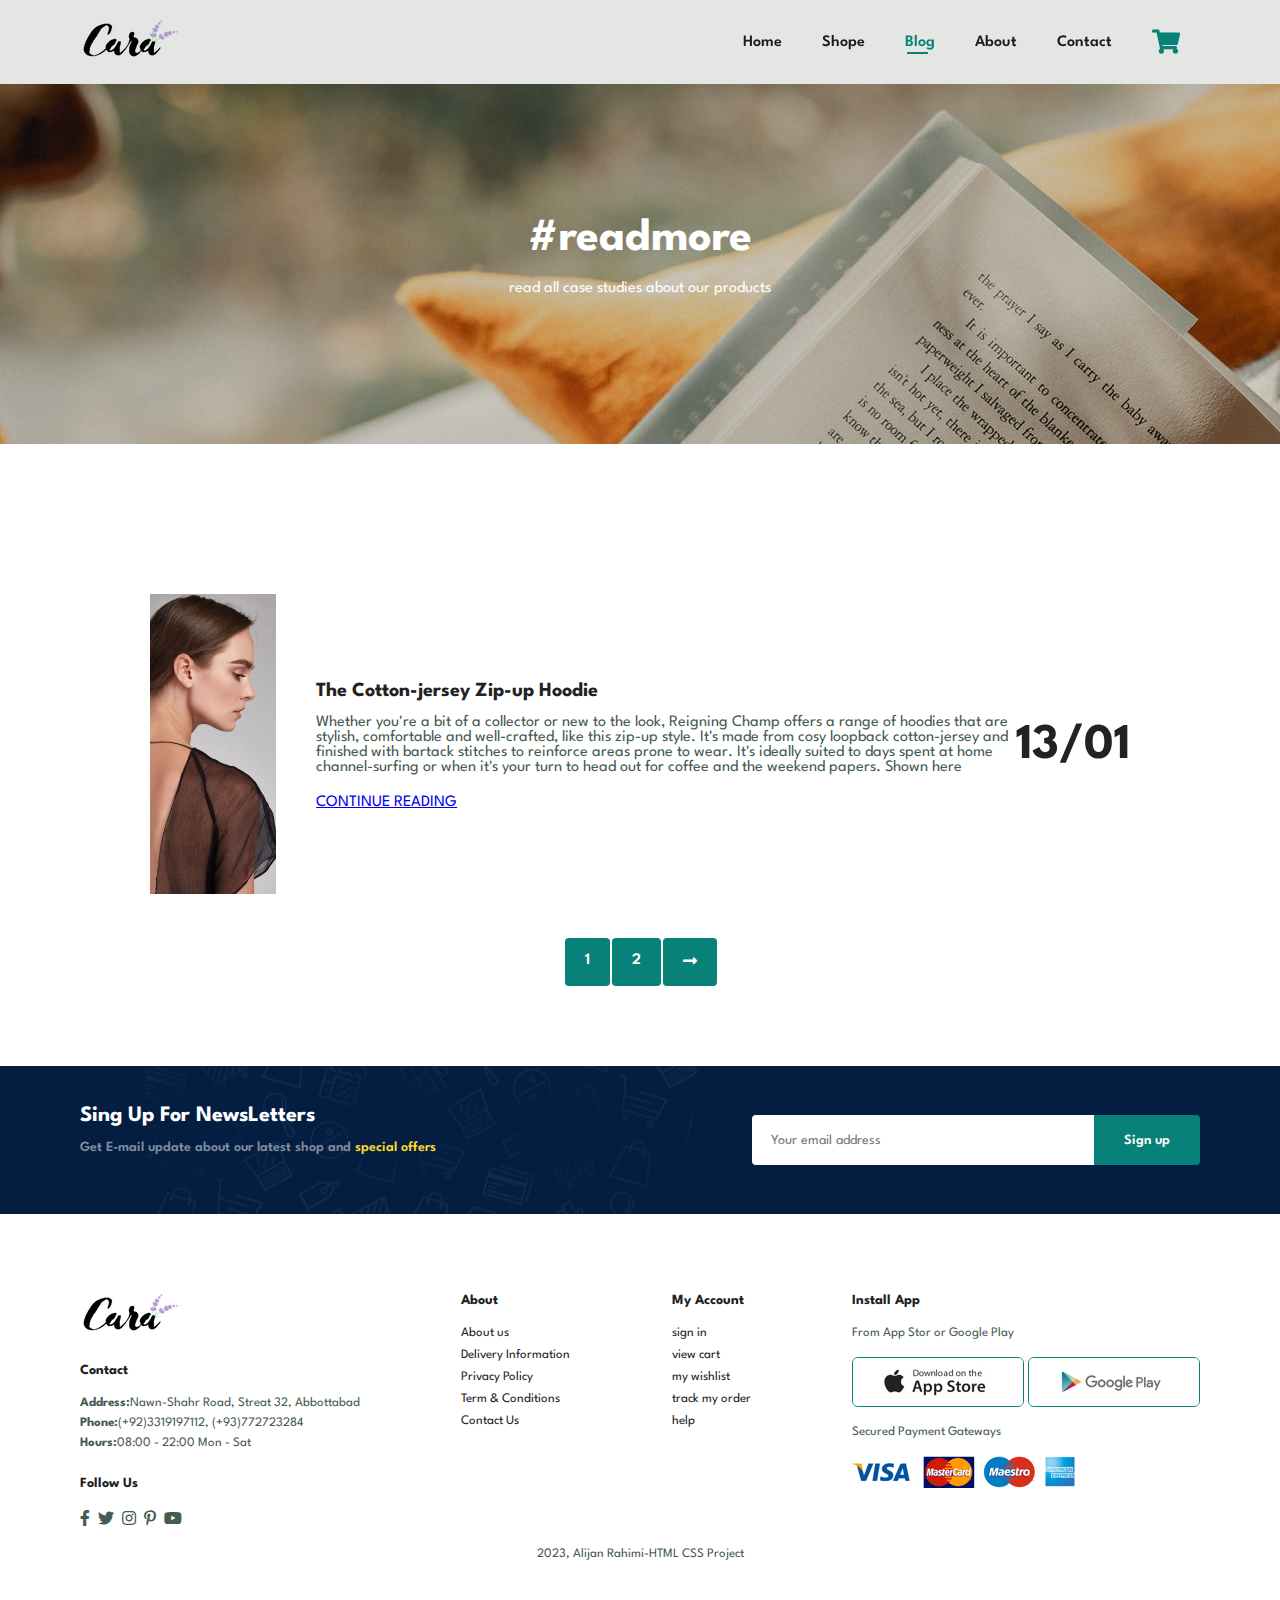
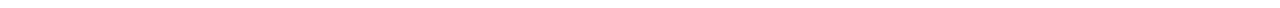
==== blog.html @ 7e963b41 "creating blog page" ====
<!DOCTYPE html>
<html lang="en">
<head>
    <meta charset="UTF-8">
    <meta http-equiv="X-UA-Compatible" content="IE=edge">
    <meta name="viewport" content="width=device-width, initial-scale=1.0">
    <title>Ecommerce-Website</title>
    <link rel="stylesheet" href="https://use.fontawesome.com/releases/v5.15.4/css/all.css"/>
    <link rel="stylesheet" href="style.css">
</head>
<body>
    <section id="header">
        <a href="#"><img src="img/logo.png" class="logo" alt=""></a>
        <div>
            <ul id="navbar">
                <li><a href="index.html">Home</a></li>
                <li><a href="shop.html">Shope</a></li>
                <li><a class="active" href="blog.html">Blog</a></li>
                <li><a href="about.html">About</a></li>
                <li><a href="contact.html">Contact</a></li>
                <li><a href="cart.html" id="shopping-bag"><i class="fas fa-shopping-cart"></i></a></li>
                <a href="#" id="close-icon"><i class="fas fa-times"></i></a>
            </ul>
        </div>
        <div id="mobile-menu">
            <a href="cart.html"> <i class="fas fa-shopping-cart"></i></a>
            <i id="bar" class="fas fa-outdent"></i>
        </div>
    </section>

    <section id="page-header" class="blog-header">
        <h2>#readmore</h2>
        <p>read all case studies about our products</p>
    </section>  

    <section id="blog-page">
        <div class="blog-box">
            <div class="blog-img">
                <img src="img/blog/b1.jpg" alt="">
            </div>
            <div class="blog-details">
                <h4>The Cotton-jersey Zip-up Hoodie</h4>
                <p>Whether you're a bit of a collector or new to the look, Reigning Champ offers
                 a range of hoodies that are stylish, comfortable and well-crafted, like this 
                 zip-up style. It's made from cosy loopback cotton-jersey and finished with bartack
                 stitches to reinforce areas prone to wear. It's ideally suited to days spent at
                 home channel-surfing or when it's your turn to head out for coffee and the weekend 
                papers. Shown here</p>
                <a href="#">CONTINUE READING</a>
            </div>
            <h1>13/01</h1>
        </div>
    </section>

    <section id="pagination" class="section-p1">
        <a href="#">1</a>
        <a href="#">2</a>
        <a href="#"><i class="fas fa-long-arrow-alt-right"></i></a>
    </section>

    <section id="newsletter" class="section-p1 section-m1">
        <div class="newstext">
            <h4>Sing Up For NewsLetters</h4>
            <p>Get E-mail update about our latest shop and <span>special offers</span></p>
        </div>
        <div class="form">
            <input type="text" placeholder="Your email address">
            <button class="normal">Sign up</button>
        </div>
    </section>

    <footer class="section-p1">
        <div class="col">
            <img class="logo" src="img/logo.png" alt="">
            <h4>Contact</h4>
            <p><strong>Address:</strong>Nawn-Shahr Road, Streat 32, Abbottabad </p>
            <p><strong>Phone:</strong>(+92)3319197112, (+93)772723284</p>
            <p><strong>Hours:</strong>08:00 - 22:00 Mon - Sat</p>
            <div class="follow">
                <h4>Follow Us</h4>
                <div class="icon">
                    <i class="fab fa-facebook-f"></i>
                    <i class="fab fa-twitter"></i>
                    <i class="fab fa-instagram"></i>
                    <i class="fab fa-pinterest-p"></i>
                    <i class="fab fa-youtube"></i>
                </div>
            </div>
        </div>
        <div class="col">
            <h4>About</h4>
            <a href="#">About us</a>
            <a href="#">Delivery Information</a>
            <a href="#">Privacy Policy</a>
            <a href="#">Term & Conditions</a>
            <a href="#">Contact Us</a>
        </div><div class="col">
            <h4>My Account</h4>
            <a href="#">sign in</a>
            <a href="#">view cart</a>
            <a href="#">my wishlist</a>
            <a href="#">track my order</a>
            <a href="#">help</a>
        </div>
        <div class="col install">
            <h4>Install App</h4>
            <p>From App Stor or Google Play</p>
            <div class="row">
                <img src="img/pay/app.jpg" alt="">
                <img src="img/pay/play.jpg" alt="">
            </div>
            <p>Secured Payment Gateways</p>
            <img src="img/pay/pay.png" alt="">
        </div>
        <div class="copyright">
            <p>2023, Alijan Rahimi-HTML CSS Project</p>
        </div>

    </footer>

    <script src="main.js"></script>
</body>
</html>
---- style.css ----
@import url("https://fonts.googleapis.com/css2?family=Spartan:wght@100;200;300;400;500;600;700;800;900&display=swap");
* {
  margin: 0;
  padding: 0;
  box-sizing: border-box;
  font-family: "Spartan", sans-serif;
}

html {
  scroll-behavior: smooth;
}

/* Global Styles */

h1 {
  font-size: 50px;
  line-height: 64px;
  color: #222;
}

h2 {
  font-size: 46px;
  line-height: 54px;
  color: #222;
}

h4 {
  font-size: 20px;
  color: #222;
}

h6 {
  font-weight: 700;
  font-size: 12px;
}

p {
  font-size: 16px;
  color: #465b52;
  margin: 15px 0 20px 0;
}

.section-p1 {
  padding: 40px 80px;
}

.section-m1 {
  margin: 40px 0;
}
button.normal{
  font-size: 14px;
  font-weight: 600;
  padding: 15px 30px;
  color: #000;
  background-color: #fff;
  border-radius: 4px;
  cursor: pointer;
  border: none;
  outline: none;
  transition: 0.2s;
}
button.white{
  font-size: 13px;
  font-weight: 600;
  padding: 11px 18px;
  color: #fff;
  background-color: transparent;
  cursor: pointer;
  border: 1px solid #fff;
  outline: none;
  transition: 0.2s;
}
body {
  width: 100%;
}

/*Header styling*/

#header{
    display: flex;
    justify-content: space-between;
    align-items: center;
    padding: 20px 80px;
    background: #e3e6e3;
    box-shadow: 0 5px 15px rgba(0, 0,0,0.06);
    position: sticky;
    top:0;
    left: 0;
    z-index: 999;
}
#navbar{
    display: flex;
    align-items: center;
    justify-content: center;
}
#header #mobile-menu{
  display: none;
  align-items: center;
}
#navbar li{
    list-style: none;
    padding: 0 20px;
    position: relative;
}
#navbar li a{
    text-decoration: none;
    font-size: 16px;
    font-weight: 600;
    color: #1a1a1a;
    transition: 0.3ms ease;
}
#navbar li a:hover,
#navbar li a.active{
    color: #088178;
}
#navbar li a.active::after,
#navbar li a:hover::after{
    content: "";
    height: 2px;
    width: 30%;
    background: #088178;
    position: absolute;
    bottom: -4px;
    left: 22px;
}
/* Hero Section styling*/
#hero{
    background-image: url(img/hero4.png);
    height: 90vh;
    width: 100%;
    background-size: cover;
    background-position: top 25% right 0;
    padding: 0 80px;
    display: flex;
    flex-direction: column;
    align-items: flex-start;
    justify-content: center;
}
#hero h4{
    padding-bottom: 15px;
}
#hero h1{
    color: #088178;
}
#hero button{
    background-image: url(img/button.png);
    color: #088178;
    border: 0;
    padding: 14px 80px 14px 65px;
    background-color: transparent;
    background-repeat: no-repeat;
    font-size: 16px;
    font-weight: 700;
    cursor: pointer;
}

/* Feature Section styling*/
#feature{
    display: flex;
    align-items: center;
    justify-content: space-between;
    flex-wrap: wrap;
}
#feature .feature-box{
    width: 180px;
    text-align: center;
    border: 1px solid #cce7d0;
    box-shadow: 20px 20px 34px rgba(0,0,0,0.03);
    border-radius: 4px;
    padding: 25px 15px;
    margin :15px 0;
}
#feature .feature-box img{
    width: 100%;
    margin-bottom: 10px;
}
#feature .feature-box:hover{
    box-shadow: 10px 10px 54px rgba(70,62,221,0.1 );
}
#feature .feature-box h6{
    display: inline-block;
    padding: 9px 8px 6px 8px;
    line-height: 1;
    border-radius: 4px;
    color :#088178;
    background-color: #fddde4;
}
#feature .feature-box:nth-child(2) h6{
  background-color: #cdebbc;
}
#feature .feature-box:nth-child(3) h6{
  background-color: #d1e8f2;
}
#feature .feature-box:nth-child(4) h6{
  background-color: #cdd4f8
}
#feature .feature-box:nth-child(5) h6{
  background-color: #f6dbf6;
}
#feature .feature-box:nth-child(6) h6{
  background-color: #fff2e4;
}
/* Products Section Styling*/
#product1{
  text-align: center;
}
#product1 .pro-container{
  display: flex;
  justify-content: space-between;
  padding: 20px;
  flex-wrap: wrap;
}
#product1 .pro{
  width: 23%;
  min-width: 250px;
  padding: 10px 12px;
  border: 1px solid #cce7d0;
  border-radius: 25px;
  cursor: pointer;
  box-shadow: 20px 20px 30px rgba(0,0,0,0.02);
  margin: 15px 0;
  transition: 0.2ms ease;
  position: relative;
}
#product1 .pro:hover{
  box-shadow: 20px 20px 30px rgba(0,0,0,0.06);
}
#product1 .pro img{
  width: 100%;
  border-radius: 20px;
}
#product1 .pro .desciption{
  text-align: start;
  padding: 10px 0;
}
#product1 .pro .desciption span{
  color: #606063;
  font-size: 12px;
}
#product1 .pro .desciption h5{
  color: #1a1a1a;
  font-size: 14px;
  padding-top: 7px; 
}
#product1 .pro .desciption i{
  font-size: 12px;
  color: rgb(243,181,25);
}
#product1 .pro .desciption h4{
  font-size: 15px;
  padding-top: 7px;
  font-weight: 700;
  color: #088178;
}
#product1 .pro .shopping-icon{
  width: 40px;
  height:  40px;
  line-height: 40px;
  border: 1px solid #cdebbc;
  border-radius: 50px;
  background-color: #cce7d0;
  position: absolute;
  bottom: 20px;
  right: 10px;
}
/*Styling bannar section*/
#bannar{
  display: flex;
  align-items: center;
  justify-content: center;
  text-align: center;
  flex-direction: column;
  background-image: url(img/banner/b2.jpg);
  width: 100%;
  height: 40vh;
  background-position: center;
  background-size: cover;
}
#bannar h4{
  color: #fff;
  font-size: 16px;
}
#bannar h2{
  color: #fff;
  font-size: 30px;
  padding: 1px 0;
}
#bannar h2 span{
  color: red;
}
#bannar button:hover{
  background-color: #088178;
  color: #fff;
}
/* New arrival section*/
#sm-bannar{
  display: flex;
  justify-content: space-between;
  flex-wrap: wrap;
  
}
#sm-bannar .bannar-box{
  display: flex;
  align-items:flex-start;
  justify-content: center;
  flex-direction: column;
  background-image: url(img/banner/b17.jpg);
  min-width: 48%;
  height: 50vh;
  background-position: center;
  background-size: cover;
  padding: 30px;
}
#sm-bannar .bannar-box2{
  background-image: url(img/banner/b10.jpg);
}
#sm-bannar h4{
  color: #fff;
  font-size: 20px;
  font-weight: 300;
}
#sm-bannar h2{
  color: #fff;
  font-size: 28px;
  font-weight: 800;
}
#sm-bannar span{
  color: #fff;
  font-size: 14px;
  font-weight: 500;
  padding-bottom: 15px;
}
#sm-bannar .bannar-box:hover button{
  background-color: #088178;
  border: 1px solid #088178;
}
#bannar3{
  display: flex;
  justify-content: space-between;
  flex-wrap: wrap;
  padding: 0 80px;
}
#bannar3 .bannar-box{
  display: flex;
  align-items:flex-start;
  justify-content: center;
  flex-direction: column;
  background-image: url(img/banner/b7.jpg);
  min-width: 30%;
  height: 30vh;
  background-position: center;
  background-size: cover;
  padding: 20px;
  margin-bottom: 20px;
}
#bannar3 .bannar-box2{
  background-image: url(img/banner/b4.jpg);
}
#bannar3 .bannar-box3{
  background-image: url(img/banner/b18.jpg);
}
#bannar3 h2{
  color: #fff;
  font-weight: 900;
  font-size: 22px;
}
#bannar3 h3{
  color: #e96f6f;
  font-weight: 800;
  font-size: 15px;
}
/*News Letter section*/
#newsletter{
  display: flex;
  justify-content: space-between;
  flex-wrap: wrap;
  align-items: center;
  background-image: url(img/banner/b14.png);
  background-repeat: no-repeat;
  background-position: 20% 30%;
  background-color: #041e42;
}
#newsletter .form{
  display: flex;
  width: 40%;
}
#newsletter h4{
  font-size: 22px;
  font-weight: 700;
  color: #fff;
}
#newsletter p{
  font-size: 14px;
  font-weight: 600;
  color: #818ea0;
}
#newsletter p span{
  color: #ffdb27;
}
#newsletter input{
  height: 3.12rem;
  padding: 0 1.25em;
  font-size: 14px;
  width: 100%;
  border: 1px solid transparent;
  border-radius: 4px;
  outline: none;
  border-top-right-radius: 0;
  border-bottom-right-radius: 0;
}
#newsletter button{
  background-color: #088178;
  color: #fff;
  white-space: nowrap;
  border-top-left-radius: 0;
  border-bottom-left-radius: 0;
}

/*footer Section*/
footer{
  display: flex;
  flex-wrap: wrap;
  justify-content: space-between;
}
footer .col{
  display: flex;
  flex-direction: column;
  align-items: flex-start;
  margin-bottom: 20px;
}
footer .logo{
  margin-bottom: 30px;
}
footer h4{
  font-size: 14px;
  padding-bottom:20px ;
}
footer p{
  font-size: 13px;
  margin: 0 0 8px 0;
}
footer a{
  font-size: 13px;
  margin-bottom: 10px;
  text-decoration: none;
  color: #222;
}
footer .follow{
  margin-top: 20px;
}
footer .follow i{
  color: #465b52;
  padding-right: 4px;
  cursor: pointer;
}

footer .install .row img{
  border: 1px solid #088178;
  border-radius: 6px;
}
footer .install img{
  margin: 10px 0 15px 0;
}
footer .follow .i:hover,
footer a:hover{
  color: #088178;
}
footer .copyright{
  width: 100%;
  text-align: center;
}
#header .mobile-menu{
  display: none;
}
#close-icon{
  display: none;
  align-items: center;
}
#shopping-bag i{
  color: #088178;
  font-size: 25px;
}

/* Disigning shopping page*/

#page-header{
  background-image: url(img/banner/b1.jpg);
  height: 40vh;
  width: 100%;
  display: flex;  
  flex-direction: column;
  text-align: center;
  justify-content: center;
  padding: 14px;
}
#page-header h2,
  #page-header p{
    color: #fff;
}
#pagination{
  display: flex;
  justify-content: center;
  text-align: center;
}
#pagination a{
  background-color: #088178;
  color: #fff;
  font-size: 16px;
  font-weight: 600;
  text-decoration: none;
  padding: 15px 20px;
  border-radius: 4px;
  margin-left: 2px;
}

/*single Product(sproduct) page style*/
#pro-details{
  display: flex;
  margin-top: 20px;
  
}
#single-pro-image{
  width: 40%;
  margin-right: 50px;
}
.small-img-group{
  display: flex;
  justify-content: space-between;
}
.small-img-colum{
  width: 24%;
  cursor: pointer;
}
.single-pro-details{
  width: 50%;
  padding: 30px;
}
.single-pro-details h4{
  padding: 40px 0 20px 0;
}
.single-pro-details h2{
  font-size: 26px;
}
.single-pro-details select{
  display: block;
  padding: 5px 10px;
  margin-bottom: 10px;
}
.single-pro-details input{
  width: 50px;
  height: 47px;
  padding-left: 10px;
  font-size: 15px;
  margin-bottom: 10px;
}
.single-pro-details input:focus{
  outline: none;
}
.single-pro-details button{
  color: #fff;
  background: #088178;
}
.single-pro-details span{
  line-height: 25px;
}

/*Blog page Styling*/
#page-header.blog-header{
  background-image: url(img/banner/b19.jpg);
}
#blog-page{
  padding: 150px 150px 0 150px;
}
#blog-page .blog-box{
  display: flex;
  align-items: center;
  width: 100%;
}
#blog-page .blog-img{
  width: 50%;
  margin-right: 40px;
}
#blog-page img{
  width: 100%;
  height: 300px;
  object-fit: cover;
}


















/*Start Media Query Styling*/
@media(max-width:799px){
  .section-p1{
    padding: 40px 40px;
  }
  #navbar{
    display: flex;
    flex-direction: column;
    justify-content: flex-start;
    align-items: flex-start;
    position: fixed;
    top: 0;
    right: -300px;
    height: 100vh;
    width: 40%;
    background-color: #e3e6e3;
    padding: 100px 0 0 10px;
    transition: 0.5s;
  }
  #navbar.active{
    right: 0px;
  }
  #navbar li{
    margin-bottom: 25px;
  }
   #header #mobile-menu{
    display: flex;
    align-items: center;
  }
  #mobile-menu i{
    padding-left: 20px;
    font-size: 24px;
  }
  #close-icon{
    display: initial;
    color: #222;
    font-size: 20px;
    top: 50px;
    left: 40px;
    position: absolute;
  }
  #shopping-bag{
    display: none;
  }
  #hero{
    height: 70vh;
    padding: 0 80px;
    background-position: top 30% right 35%;
  }
  #feature{
    justify-content: center;
  }
  #feature .feature-box{
    margin: 15px 15px;
  }
  #product1{
    text-align: center;
  }
  #product1 .pro-container{
    justify-content: center;
  }
  #product1 .pro{
    margin: 15px;
  }
  #bannar {
  height: 20vh;
  }
  #sm-bannar{
    justify-content: center;
  }
  #sm-bannar .bannar-box {
    min-width: 90%;
    height: 30vh;
    padding: 30px 40px;
  }
  #bannar3{
    padding: 0 40px;
  }
  #bannar3 .bannar-box {
    width: 28%;
  }
  #newsletter .form{
    width: 70%;
  }
}
/*Small Mobile Styling*/

@media(max-width:477px){
  #header{
    padding: 10px 50px;
  }
  h2{
    font-size: 32px;
  }
  h1{
    font-size: 38px;
  }
  #hero {
    padding: 0 20px;
    background-position: 50%;
  }
  .section-p1 {
    padding: 20px;
  }
  #feature{
    justify-content: space-between;
  }
  #feature .feature-box{
    width: 155px;
    margin: 0 0 15px 0;
  }
  #product1 .pro{
    width: 100%;
  }
  #bannar {
    height: 40vh;
  }
  #sm-bannar .bannar-box2{
    margin-top: 20px;
  }
  #bannar3{
    padding: 0 20px;
  }
  #bannar3 .bannar-box{
    width: 100%;
  }
  #newsletter{
    padding: 40px 20px;
  }
  #newsletter .form {
    width: 100%;
 }
 footer .copyright {
  text-align: start;
  }
  /* styling single product page(sproduct page)*/
  #pro-details {
    display: flex;
    flex-direction: column;
  }
  #single-pro-image {
    width: 100%;
  }
  .single-pro-details {
    width: 100%;
  }
}
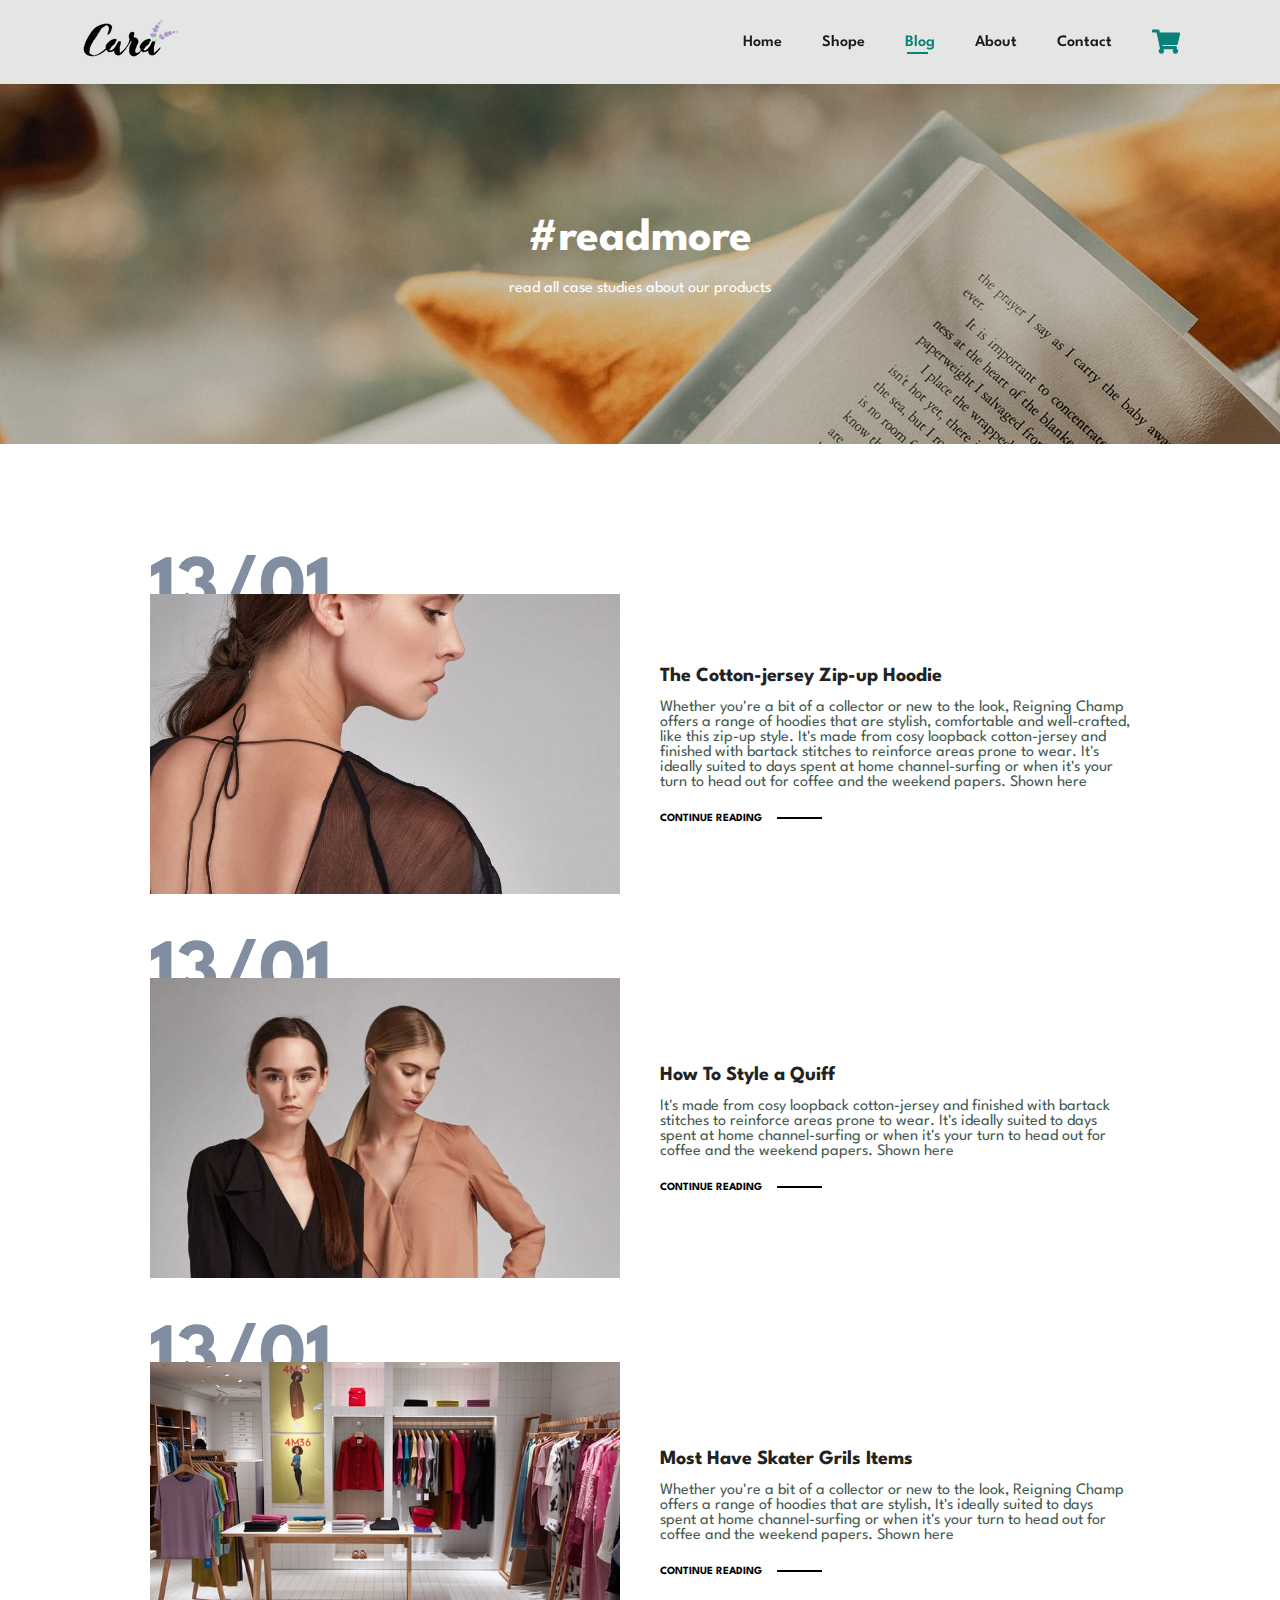
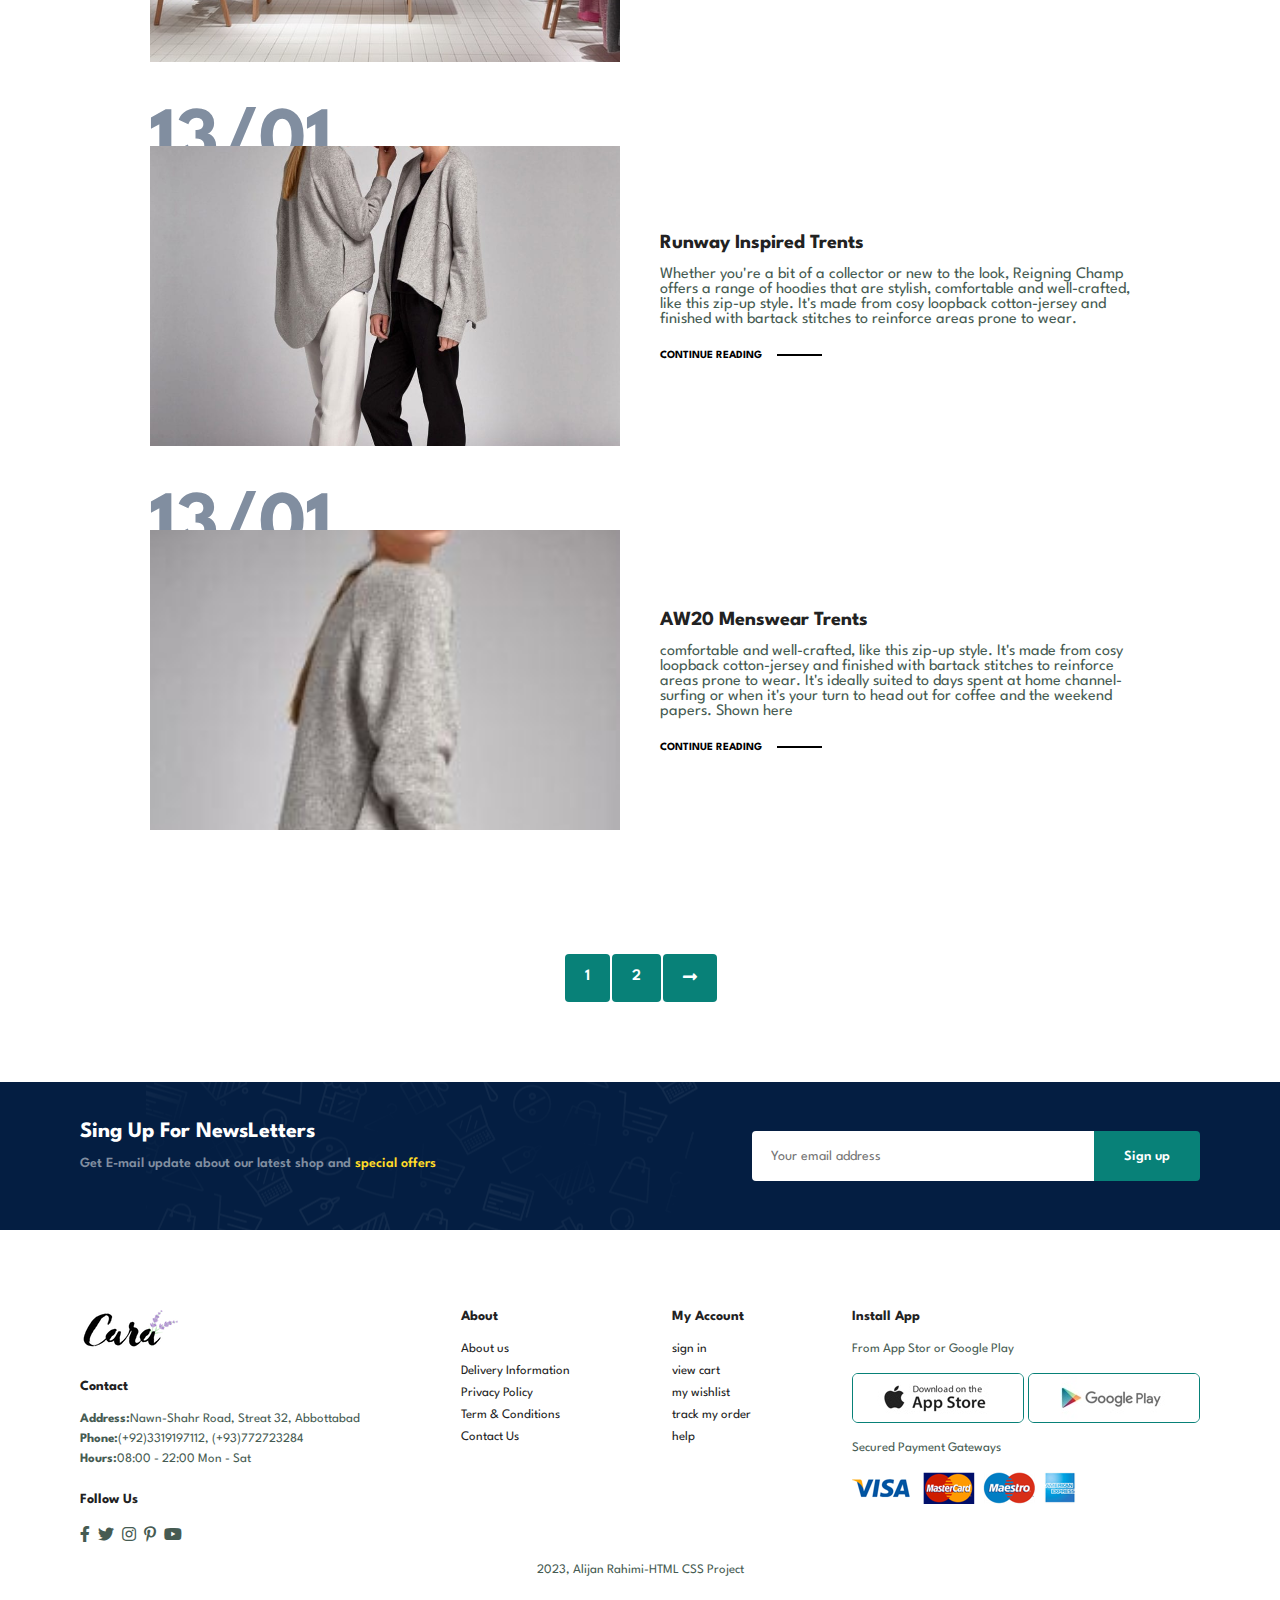
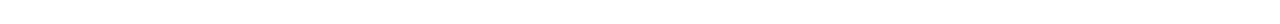
==== commit 48dd9709: "complited the blog page" ====
--- a/blog.html
+++ b/blog.html
@@ -28,12 +28,12 @@
         </div>
     </section>
 
-    <section id="page-header" class="blog-header">
+    <section id="page-header" class="blog-header" >
         <h2>#readmore</h2>
         <p>read all case studies about our products</p>
     </section>  
 
-    <section id="blog-page">
+    <section id="blog-page" class="section-p1">
         <div class="blog-box">
             <div class="blog-img">
                 <img src="img/blog/b1.jpg" alt="">
@@ -42,6 +42,63 @@
                 <h4>The Cotton-jersey Zip-up Hoodie</h4>
                 <p>Whether you're a bit of a collector or new to the look, Reigning Champ offers
                  a range of hoodies that are stylish, comfortable and well-crafted, like this 
+                 zip-up style. It's made from cosy loopback cotton-jersey and finished with bartack
+                 stitches to reinforce areas prone to wear. It's ideally suited to days spent at
+                 home channel-surfing or when it's your turn to head out for coffee and the weekend 
+                papers. Shown here</p>
+                <a href="#">CONTINUE READING</a>
+            </div>
+            <h1>13/01</h1>
+        </div>
+        <div class="blog-box">
+            <div class="blog-img">
+                <img src="img/blog/b2.jpg" alt="">
+            </div>
+            <div class="blog-details">
+                <h4>How To Style a Quiff</h4>
+                <p> It's made from cosy loopback cotton-jersey and finished with bartack
+                 stitches to reinforce areas prone to wear. It's ideally suited to days spent at
+                 home channel-surfing or when it's your turn to head out for coffee and the weekend 
+                papers. Shown here</p>
+                <a href="#">CONTINUE READING</a>
+            </div>
+            <h1>13/01</h1>
+        </div>
+        <div class="blog-box">
+            <div class="blog-img">
+                <img src="img/blog/b3.jpg" alt="">
+            </div>
+            <div class="blog-details">
+                <h4>Most Have Skater Grils Items</h4>
+                <p>Whether you're a bit of a collector or new to the look, Reigning Champ offers
+                 a range of hoodies that are stylish, It's ideally suited to days spent at
+                 home channel-surfing or when it's your turn to head out for coffee and the weekend 
+                papers. Shown here</p>
+                <a href="#">CONTINUE READING</a>
+            </div>
+            <h1>13/01</h1>
+        </div>
+        <div class="blog-box">
+            <div class="blog-img">
+                <img src="img/blog/b4.jpg" alt="">
+            </div>
+            <div class="blog-details">
+                <h4>Runway Inspired Trents</h4>
+                <p>Whether you're a bit of a collector or new to the look, Reigning Champ offers
+                 a range of hoodies that are stylish, comfortable and well-crafted, like this 
+                 zip-up style. It's made from cosy loopback cotton-jersey and finished with bartack
+                 stitches to reinforce areas prone to wear. </p>
+                <a href="#">CONTINUE READING</a>
+            </div>
+            <h1>13/01</h1>
+        </div>
+        <div class="blog-box">
+            <div class="blog-img">
+                <img src="img/blog/b5.jpg" alt="">
+            </div>
+            <div class="blog-details">
+                <h4>AW20 Menswear Trents</h4>
+                <p> comfortable and well-crafted, like this 
                  zip-up style. It's made from cosy loopback cotton-jersey and finished with bartack
                  stitches to reinforce areas prone to wear. It's ideally suited to days spent at
                  home channel-surfing or when it's your turn to head out for coffee and the weekend 
--- a/style.css
+++ b/style.css
@@ -575,30 +575,91 @@
   display: flex;
   align-items: center;
   width: 100%;
+  position: relative;
+  padding-bottom: 80px;
 }
 #blog-page .blog-img{
   width: 50%;
   margin-right: 40px;
+  
 }
 #blog-page img{
   width: 100%;
   height: 300px;
   object-fit: cover;
 }
-
-
-
-
-
-
-
-
-
-
-
-
-
-
+.blog-details{
+  width: 50%;
+}
+.blog-details a{
+  color: #000;
+  text-decoration: none;
+  font-weight: 700;
+  font-size: 11px;
+  position: relative;
+  transition: 0.3s;
+}
+.blog-details a::after{
+  content: "";
+  width: 45px;
+  height: 2px;
+  background: #000;
+  top: 4px;
+  right: -60px;
+  position: absolute;
+}
+.blog-details a:hover::after{
+  background:#088178;
+}
+.blog-details a:hover{
+  color: #088178;
+}
+#blog-page h1{
+  position: absolute;
+  color:#818ea0;
+  top: -35px;
+  left: 0;
+  font-size: 80px;
+  font-weight: 700;
+  z-index: -9;
+}
+
+
+
+
+
+
+
+
+
+
+
+
+
+
+
+
+
+
+
+
+
+
+
+
+
+
+@media(max-width:900px){
+   /*Styling Bloge page for large Tablet */
+ #blog-page {
+  padding: 80px 60px 0px 60px;
+  }
+  #page-header.blog-header {
+    background-size: cover;
+    background-position: top 10% right 0;
+  }
+
+}
 
 
 
@@ -687,7 +748,16 @@
   #newsletter .form{
     width: 70%;
   }
-}
+   /*Styling Bloge page for Tablet */
+ #blog-page {
+  padding: 80px 50px 0px 50px;
+  }
+  #page-header.blog-header {
+    background-size: cover;
+    background-position: top 10% right 0;
+  }
+}
+
 /*Small Mobile Styling*/
 
 @media(max-width:477px){
@@ -738,6 +808,8 @@
  footer .copyright {
   text-align: start;
   }
+
+
   /* styling single product page(sproduct page)*/
   #pro-details {
     display: flex;
@@ -749,60 +821,93 @@
   .single-pro-details {
     width: 100%;
   }
-}
-
-
-
-
-
-
-
-
-
-
-
-
-
-
-
-
-
-
-
-
-
-
-
-
-
-
-
-
-
-
-
-
-
-
-
-
-
-
-
-
-
-
-
-
-
-
-
-
-
-
-
-
-
-
-
-
+
+  /*Styling Bloge page for Small Mobile */
+  #page-header.blog-header {
+    background-size: cover;
+    background-position: top 10% right 0;
+  }
+  .section-p1 {
+    padding: 40px 20px;
+  }
+  #blog-page {
+    padding: 50px 20px 0px 20px;
+  }
+  #blog-page .blog-box {
+    width: 100%;
+    flex-direction: column;
+ }
+ #blog-page h1{
+  font-size: 60px;
+  font-weight: 800;
+ 
+}
+#blog-page .blog-img {
+  width: 100%;
+  margin-right: 0;
+  margin-bottom: 30px;
+}
+#blog-page img {
+ align-self: center;
+}
+.blog-details {
+  width: 100%;
+}
+
+}
+
+
+
+
+
+
+
+
+
+
+
+
+
+
+
+
+
+
+
+
+
+
+
+
+
+
+
+
+
+
+
+
+
+
+
+
+
+
+
+
+
+
+
+
+
+
+
+
+
+
+
+
+
+
+
+
